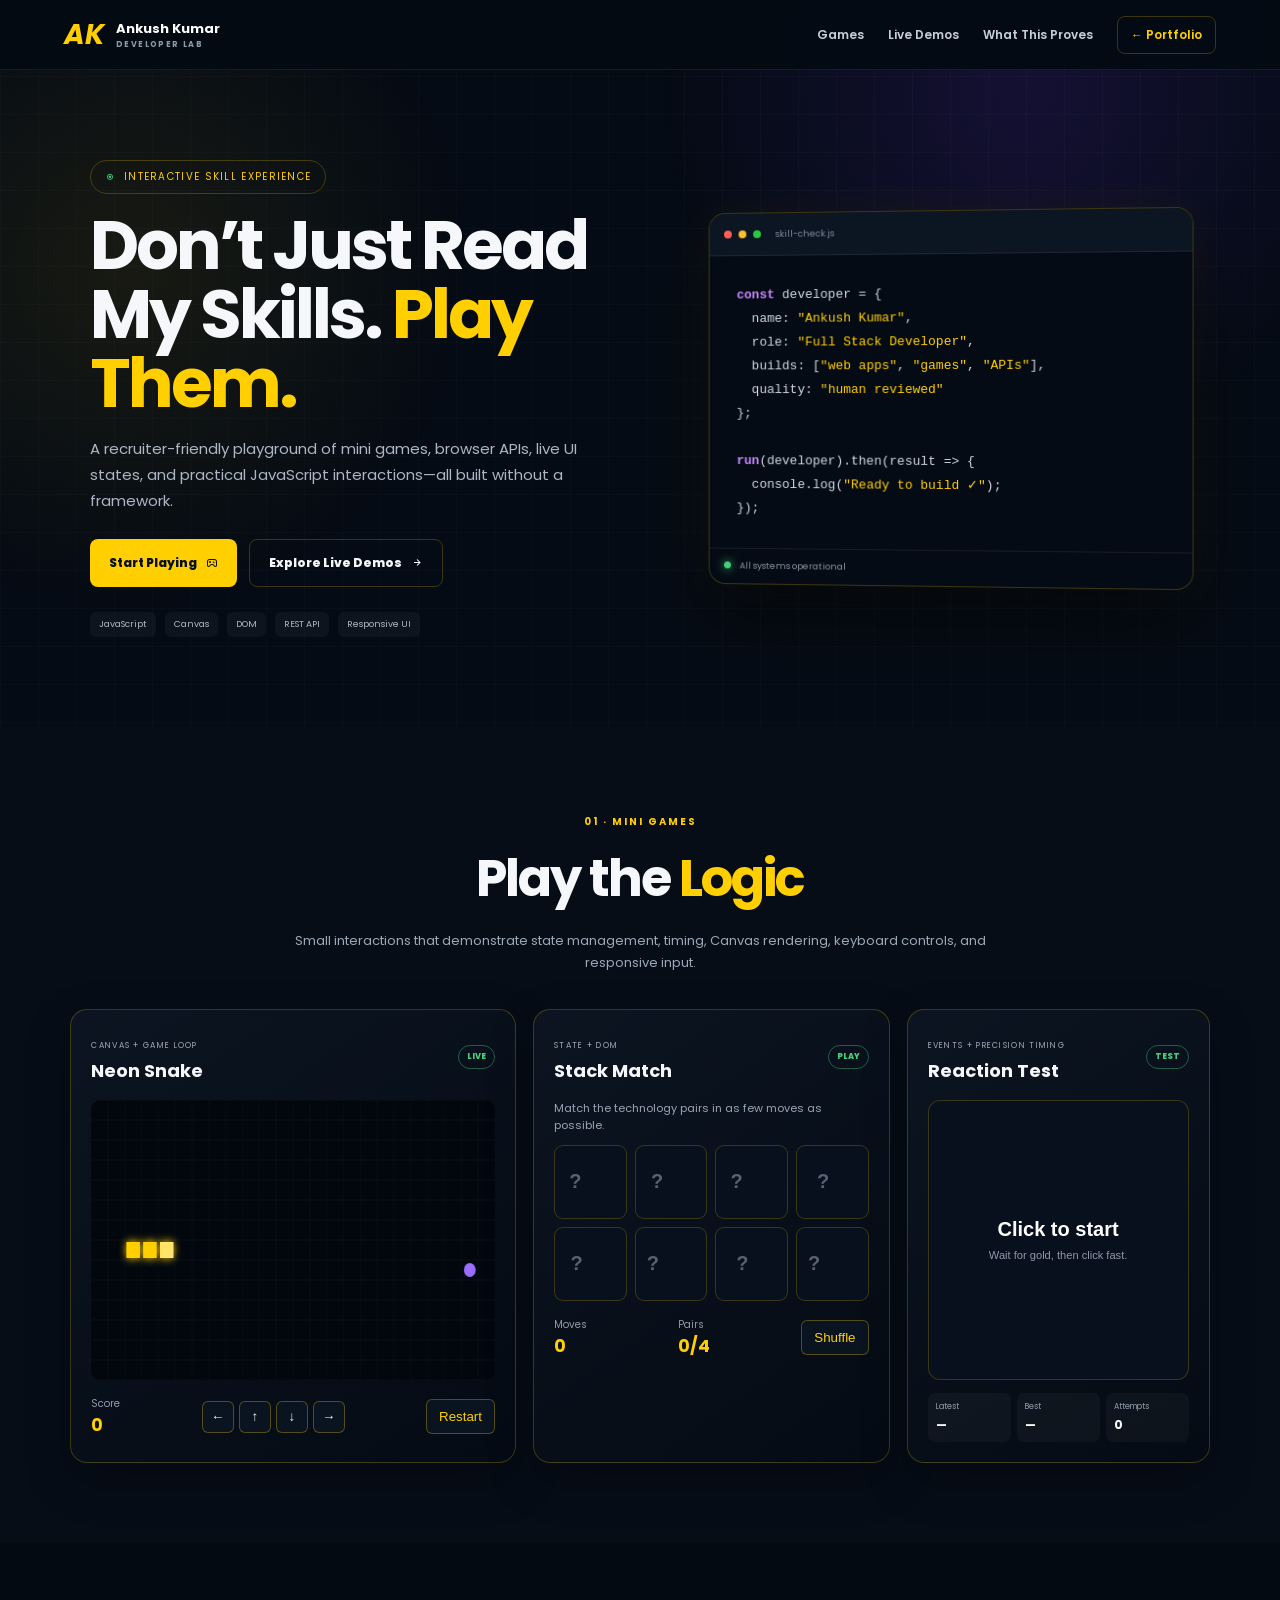
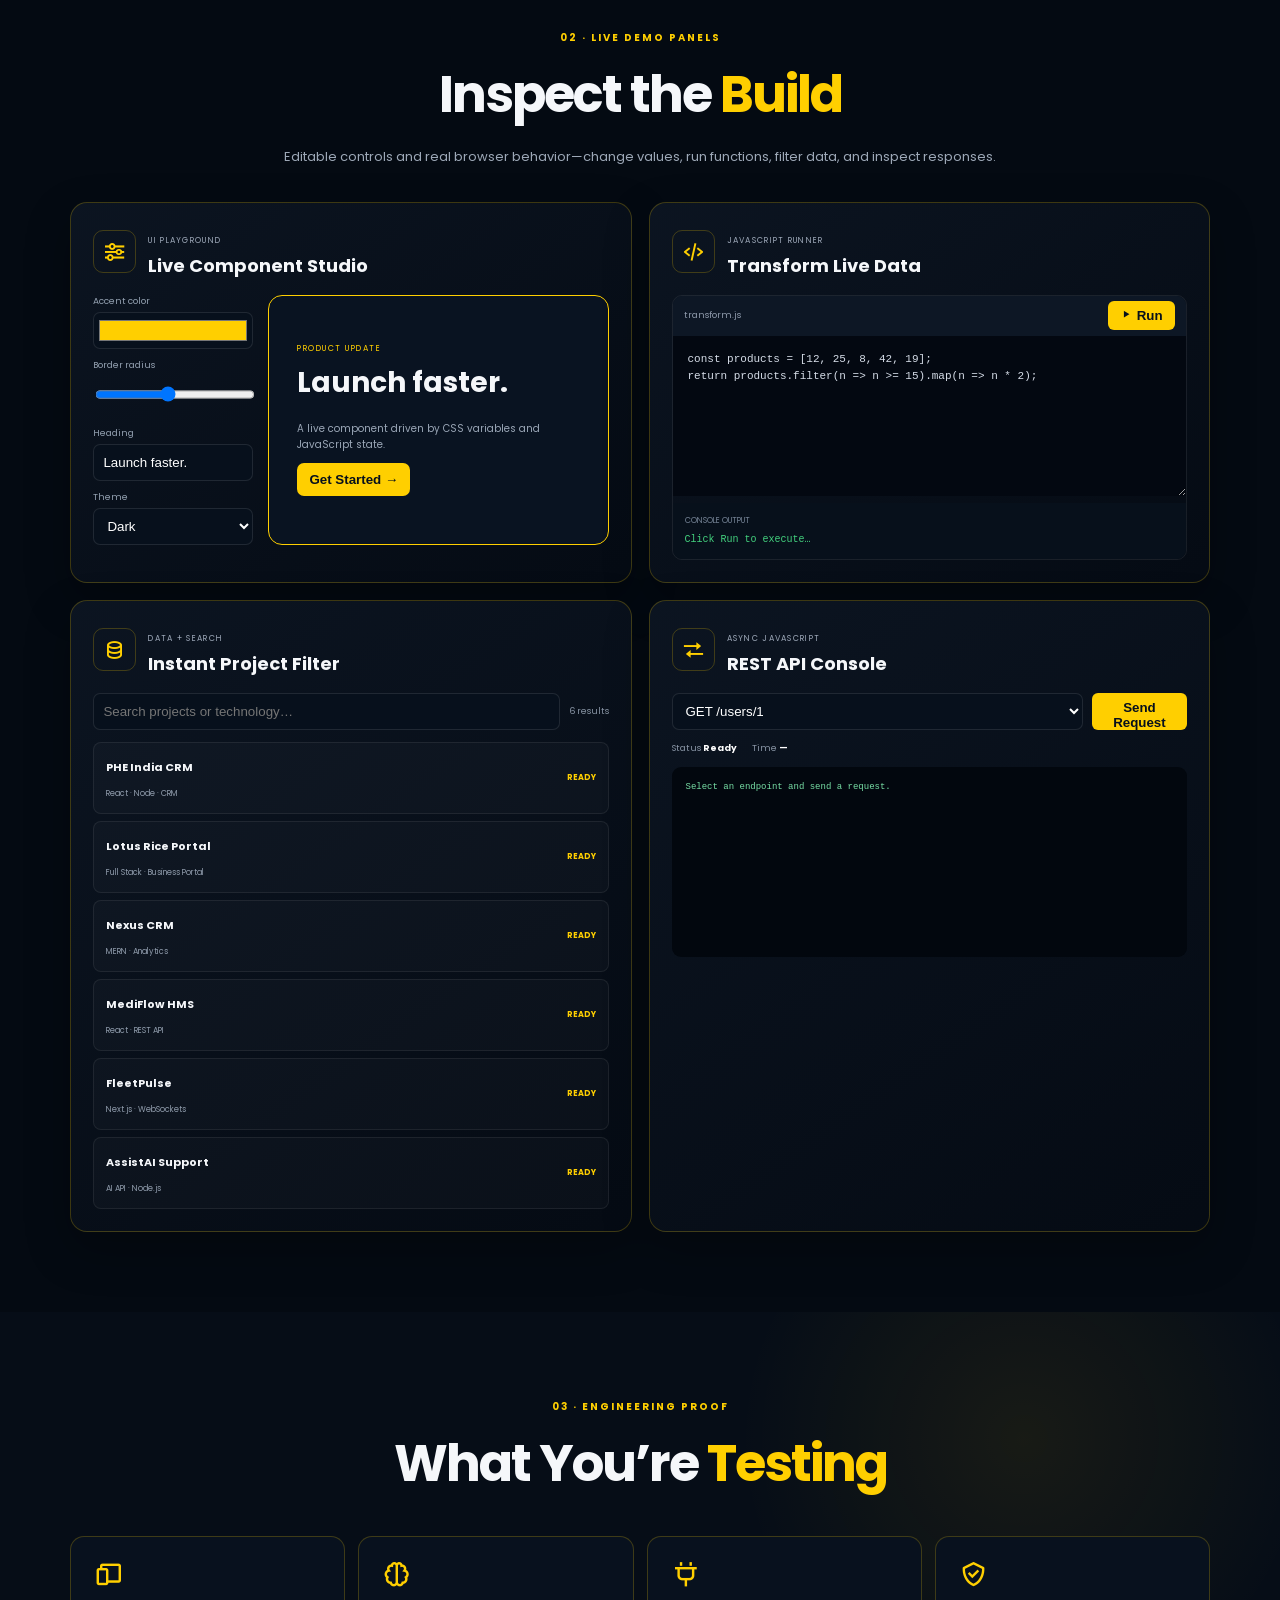
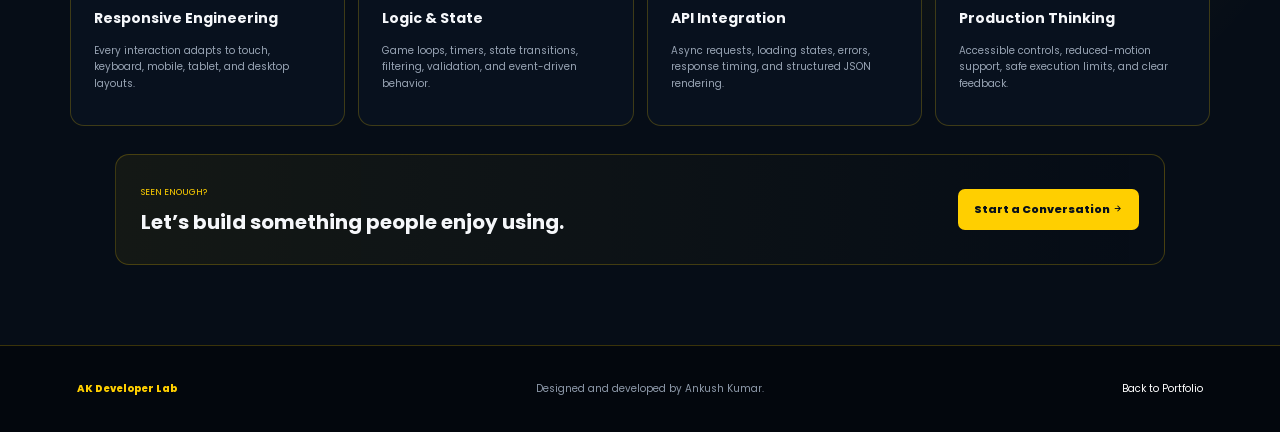
==== developer-lab.html @ bc21f05c "Add interactive developer lab and mini games" ====
<!doctype html>
<html lang="en">
<head>
  <meta charset="utf-8">
  <meta name="viewport" content="width=device-width,initial-scale=1">
  <title>Developer Lab | Ankush Kumar</title>
  <meta name="description" content="Play mini games and explore live frontend, JavaScript and API demos by Full Stack Developer Ankush Kumar.">
  <meta name="theme-color" content="#050b14">
  <link rel="canonical" href="https://ankushkumar.in/developer-lab.html">
  <link rel="icon" href="ankush.png" type="image/png">
  <link href="https://unpkg.com/boxicons@2.1.4/css/boxicons.min.css" rel="stylesheet">
  <link rel="stylesheet" href="developer-lab.css?v=1">
  <script defer src="developer-lab.js?v=1"></script>
</head>
<body>
  <header class="lab-nav"><a class="brand" href="index.html"><b>AK</b><span>Ankush Kumar<small>Developer Lab</small></span></a><nav><a href="#games">Games</a><a href="#demos">Live Demos</a><a href="#proof">What This Proves</a><a class="back" href="index.html">← Portfolio</a></nav></header>
  <main>
    <section class="lab-hero">
      <div class="hero-copy"><span class="pill"><i class='bx bx-radio-circle-marked'></i> Interactive Skill Experience</span><h1>Don’t Just Read My Skills. <em>Play Them.</em></h1><p>A recruiter-friendly playground of mini games, browser APIs, live UI states, and practical JavaScript interactions—all built without a framework.</p><div class="hero-actions"><a href="#games">Start Playing <i class='bx bx-joystick'></i></a><a href="#demos" class="ghost">Explore Live Demos <i class='bx bx-right-arrow-alt'></i></a></div><div class="tech-line"><span>JavaScript</span><span>Canvas</span><span>DOM</span><span>REST API</span><span>Responsive UI</span></div></div>
      <div class="hero-terminal"><div class="terminal-top"><i></i><i></i><i></i><span>skill-check.js</span></div><pre><code><b>const</b> developer = {
  name: <i>"Ankush Kumar"</i>,
  role: <i>"Full Stack Developer"</i>,
  builds: [<i>"web apps"</i>, <i>"games"</i>, <i>"APIs"</i>],
  quality: <i>"human reviewed"</i>
};

<b>run</b>(developer).then(result =&gt; {
  console.log(<i>"Ready to build ✓"</i>);
});</code></pre><div class="terminal-status"><span></span> All systems operational</div></div>
    </section>

    <section id="games" class="lab-section"><div class="section-head"><span>01 · Mini Games</span><h2>Play the <em>Logic</em></h2><p>Small interactions that demonstrate state management, timing, Canvas rendering, keyboard controls, and responsive input.</p></div>
      <div class="game-grid">
        <article class="lab-card snake-card"><div class="card-head"><div><span class="eyebrow">Canvas + Game Loop</span><h3>Neon Snake</h3></div><div class="live-dot">LIVE</div></div><canvas id="snake-canvas" width="480" height="280" aria-label="Playable snake game"></canvas><div class="game-controls"><p>Score <strong id="snake-score">0</strong></p><div><button data-direction="left" aria-label="Move left">←</button><button data-direction="up" aria-label="Move up">↑</button><button data-direction="down" aria-label="Move down">↓</button><button data-direction="right" aria-label="Move right">→</button></div><button id="snake-restart" class="action">Restart</button></div></article>
        <article class="lab-card memory-card"><div class="card-head"><div><span class="eyebrow">State + DOM</span><h3>Stack Match</h3></div><div class="live-dot">PLAY</div></div><p class="game-intro">Match the technology pairs in as few moves as possible.</p><div id="memory-board" class="memory-board" aria-label="Technology memory matching game"></div><div class="game-controls"><p>Moves <strong id="memory-moves">0</strong></p><p>Pairs <strong id="memory-pairs">0/4</strong></p><button id="memory-restart" class="action">Shuffle</button></div></article>
        <article class="lab-card reaction-card"><div class="card-head"><div><span class="eyebrow">Events + Precision Timing</span><h3>Reaction Test</h3></div><div class="live-dot">TEST</div></div><button id="reaction-zone" class="reaction-zone"><span>Click to start</span><small>Wait for gold, then click fast.</small></button><div class="reaction-stats"><p>Latest<strong id="reaction-latest">—</strong></p><p>Best<strong id="reaction-best">—</strong></p><p>Attempts<strong id="reaction-count">0</strong></p></div></article>
      </div>
    </section>

    <section id="demos" class="lab-section demos"><div class="section-head"><span>02 · Live Demo Panels</span><h2>Inspect the <em>Build</em></h2><p>Editable controls and real browser behavior—change values, run functions, filter data, and inspect responses.</p></div>
      <div class="demo-grid">
        <article class="demo-panel"><div class="panel-title"><i class='bx bx-slider-alt'></i><div><span>UI Playground</span><h3>Live Component Studio</h3></div></div><div class="studio"><div class="studio-controls"><label>Accent color<input id="studio-color" type="color" value="#ffcf00"></label><label>Border radius<input id="studio-radius" type="range" min="0" max="32" value="14"></label><label>Heading<input id="studio-title" type="text" value="Launch faster."></label><label>Theme<select id="studio-theme"><option value="dark">Dark</option><option value="light">Light</option><option value="glass">Glass</option></select></label></div><div id="studio-preview" class="studio-preview"><span>PRODUCT UPDATE</span><h4>Launch faster.</h4><p>A live component driven by CSS variables and JavaScript state.</p><button>Get Started →</button></div></div></article>
        <article class="demo-panel"><div class="panel-title"><i class='bx bx-code-alt'></i><div><span>JavaScript Runner</span><h3>Transform Live Data</h3></div></div><div class="code-box"><div class="code-tabs"><span>transform.js</span><button id="run-code"><i class='bx bx-play'></i> Run</button></div><textarea id="code-input" spellcheck="false">const products = [12, 25, 8, 42, 19];
return products.filter(n => n >= 15).map(n => n * 2);</textarea><div class="console"><span>Console output</span><code id="code-output">Click Run to execute…</code></div></div></article>
        <article class="demo-panel"><div class="panel-title"><i class='bx bx-data'></i><div><span>Data + Search</span><h3>Instant Project Filter</h3></div></div><div class="filter-bar"><input id="project-search" type="search" placeholder="Search projects or technology…"><span id="project-count">6 results</span></div><div id="project-list" class="project-list"></div></article>
        <article class="demo-panel api-panel"><div class="panel-title"><i class='bx bx-transfer'></i><div><span>Async JavaScript</span><h3>REST API Console</h3></div></div><div class="api-toolbar"><select id="api-resource"><option value="users/1">GET /users/1</option><option value="todos/1">GET /todos/1</option><option value="posts/1">GET /posts/1</option></select><button id="api-send">Send Request</button></div><div class="api-meta"><span>Status <b id="api-status">Ready</b></span><span>Time <b id="api-time">—</b></span></div><pre id="api-output">Select an endpoint and send a request.</pre></article>
      </div>
    </section>

    <section id="proof" class="proof"><div class="section-head"><span>03 · Engineering Proof</span><h2>What You’re <em>Testing</em></h2></div><div class="proof-grid"><article><i class='bx bx-devices'></i><h3>Responsive Engineering</h3><p>Every interaction adapts to touch, keyboard, mobile, tablet, and desktop layouts.</p></article><article><i class='bx bx-brain'></i><h3>Logic &amp; State</h3><p>Game loops, timers, state transitions, filtering, validation, and event-driven behavior.</p></article><article><i class='bx bx-plug'></i><h3>API Integration</h3><p>Async requests, loading states, errors, response timing, and structured JSON rendering.</p></article><article><i class='bx bx-check-shield'></i><h3>Production Thinking</h3><p>Accessible controls, reduced-motion support, safe execution limits, and clear feedback.</p></article></div><div class="proof-cta"><div><span>Seen enough?</span><h3>Let’s build something people enjoy using.</h3></div><a href="index.html#contact">Start a Conversation <i class='bx bx-right-arrow-alt'></i></a></div></section>
  </main>
  <footer><span>AK Developer Lab</span><p>Designed and developed by Ankush Kumar.</p><a href="index.html">Back to Portfolio</a></footer>
</body>
</html>
---- developer-lab.css ----
@import url('https://fonts.googleapis.com/css2?family=Poppins:wght@400;500;600;700;800&display=swap');
:root{--bg:#050b14;--panel:#09121f;--gold:#ffcf00;--muted:#9da8b7;--line:rgba(255,207,0,.22)}*{box-sizing:border-box}html{scroll-behavior:smooth}body{margin:0;background:var(--bg);color:#f5f7fa;font-family:Poppins,sans-serif;overflow-x:hidden}body::before{content:"";position:fixed;inset:0;pointer-events:none;background:linear-gradient(rgba(255,255,255,.018) 1px,transparent 1px),linear-gradient(90deg,rgba(255,255,255,.018) 1px,transparent 1px),radial-gradient(circle at 80% 10%,rgba(104,46,220,.16),transparent 28%);background-size:38px 38px,38px 38px,auto}.lab-nav{height:70px;padding:0 5%;position:sticky;top:0;z-index:50;display:flex;align-items:center;justify-content:space-between;border-bottom:1px solid rgba(255,255,255,.08);background:rgba(4,10,18,.9);backdrop-filter:blur(16px)}.brand{display:flex;align-items:center;gap:11px;color:#fff;text-decoration:none}.brand>b{font-size:28px;font-style:italic;color:var(--gold)}.brand span{display:flex;flex-direction:column;font-size:13px;font-weight:700}.brand small{color:#8e9aaa;font-size:8px;letter-spacing:1.4px;text-transform:uppercase}.lab-nav nav{display:flex;align-items:center;gap:24px}.lab-nav nav a{color:#c8ced7;text-decoration:none;font-size:12px;font-weight:600}.lab-nav nav a:hover{color:var(--gold)}.lab-nav .back{padding:9px 13px;border:1px solid var(--line);border-radius:8px;color:var(--gold)}main{position:relative;z-index:2}.lab-hero{min-height:650px;padding:90px 7%;display:grid;grid-template-columns:1.05fr .95fr;align-items:center;gap:7%;background:radial-gradient(circle at 10% 30%,rgba(255,207,0,.08),transparent 28%)}.pill{display:inline-flex;align-items:center;gap:8px;padding:8px 14px;border:1px solid var(--line);border-radius:999px;color:var(--gold);font-size:10px;text-transform:uppercase;letter-spacing:1.3px}.pill i{color:#43d17e}.hero-copy h1{max-width:760px;margin:17px 0 17px;font-size:clamp(46px,5.3vw,78px);line-height:1.02;letter-spacing:-3px}.hero-copy h1 em,.section-head h2 em{color:var(--gold);font-style:normal}.hero-copy>p{max-width:650px;color:#adb6c4;font-size:15px;line-height:1.75}.hero-actions{display:flex;gap:12px;margin:25px 0}.hero-actions a{min-height:48px;padding:0 19px;display:inline-flex;align-items:center;gap:9px;border-radius:8px;background:var(--gold);color:#07101a;text-decoration:none;font-size:12px;font-weight:800}.hero-actions .ghost{background:transparent;border:1px solid var(--line);color:#f5f7fa}.tech-line{display:flex;gap:9px;flex-wrap:wrap}.tech-line span{padding:6px 9px;border-radius:6px;background:rgba(255,255,255,.04);color:#aeb7c4;font-size:9px}.hero-terminal{border:1px solid var(--line);border-radius:17px;overflow:hidden;background:rgba(5,11,20,.94);box-shadow:0 30px 70px #0008,0 0 50px rgba(255,207,0,.06);transform:perspective(1000px) rotateY(-4deg)}.terminal-top{height:43px;padding:0 15px;display:flex;align-items:center;gap:7px;border-bottom:1px solid rgba(255,255,255,.08);background:#0c1522}.terminal-top i{width:8px;height:8px;border-radius:50%;background:#ff5f56}.terminal-top i:nth-child(2){background:#ffbd2e}.terminal-top i:nth-child(3){background:#27c93f}.terminal-top span{margin-left:8px;color:#7f8b9d;font-size:9px}.hero-terminal pre{margin:0;padding:28px;color:#d2d8e2;font:13px/1.85 Consolas,monospace;white-space:pre-wrap}.hero-terminal code>b{color:#c985ff}.hero-terminal code>i{color:#ffcf00;font-style:normal}.terminal-status{padding:11px 15px;border-top:1px solid rgba(255,255,255,.07);color:#8793a3;font-size:9px}.terminal-status span{display:inline-block;width:7px;height:7px;margin-right:7px;border-radius:50%;background:#43d17e;box-shadow:0 0 10px #43d17e}.lab-section,.proof{padding:80px 5.5%}.lab-section{background:#060d17}.demos{background:#040a12}.section-head{max-width:720px;margin:0 auto 34px;text-align:center}.section-head>span{color:var(--gold);font-size:10px;font-weight:700;letter-spacing:2px;text-transform:uppercase}.section-head h2{margin:8px 0;font-size:clamp(38px,4vw,58px);letter-spacing:-2px}.section-head p{color:var(--muted);font-size:13px;line-height:1.7}.game-grid{max-width:1400px;margin:auto;display:grid;grid-template-columns:1.25fr 1fr .85fr;gap:17px}.lab-card,.demo-panel{min-width:0;border:1px solid var(--line);border-radius:17px;background:linear-gradient(145deg,rgba(12,21,34,.96),rgba(5,11,20,.98));box-shadow:0 18px 45px #0004;overflow:hidden}.lab-card{padding:20px}.card-head,.panel-title{display:flex;align-items:center;justify-content:space-between;gap:12px;margin-bottom:16px}.eyebrow,.panel-title span{color:#9ca7b7;font-size:8px;text-transform:uppercase;letter-spacing:1.3px}.card-head h3,.panel-title h3{margin:2px 0 0;font-size:18px}.live-dot{padding:5px 8px;border:1px solid rgba(67,209,126,.4);border-radius:999px;color:#43d17e;font-size:8px;font-weight:800}.snake-card canvas{width:100%;height:280px;border-radius:10px;background:#02070e;display:block}.game-controls{min-height:48px;margin-top:13px;display:flex;align-items:center;justify-content:space-between;gap:9px}.game-controls p{margin:0;color:#8f9baa;font-size:10px}.game-controls strong{display:block;color:var(--gold);font-size:17px}.game-controls>div{display:flex;gap:5px}.game-controls button,.action{border:1px solid rgba(255,207,0,.3);border-radius:6px;background:#0a1421;color:#f4f6f9;cursor:pointer}.game-controls>div button{width:32px;height:32px}.game-controls .action,.action{padding:9px 12px;color:var(--gold)}.game-intro{color:#98a4b4;font-size:11px}.memory-board{display:grid;grid-template-columns:repeat(4,1fr);gap:8px}.memory-tile{height:74px;border:1px solid rgba(255,207,0,.2);border-radius:9px;background:#07101c;color:transparent;font-size:11px;font-weight:800;cursor:pointer;transform-style:preserve-3d;transition:.25s}.memory-tile::before{content:"?";color:#566171;font-size:20px}.memory-tile.open,.memory-tile.matched{background:rgba(255,207,0,.1);color:var(--gold);transform:rotateY(180deg)}.memory-tile.open::before,.memory-tile.matched::before{display:none}.memory-tile.matched{border-color:#43d17e;color:#43d17e}.reaction-zone{width:100%;height:280px;border:1px solid rgba(255,207,0,.2);border-radius:12px;background:#07101c;color:#fff;display:flex;flex-direction:column;align-items:center;justify-content:center;gap:8px;cursor:pointer}.reaction-zone span{font-size:20px;font-weight:800}.reaction-zone small{color:#8d99a9}.reaction-zone.waiting{background:#2a1420}.reaction-zone.ready{background:#ffcf00;color:#07101c;box-shadow:inset 0 0 70px #fff5}.reaction-zone.ready small{color:#3e3500}.reaction-stats{display:grid;grid-template-columns:repeat(3,1fr);gap:6px;margin-top:13px}.reaction-stats p{margin:0;padding:8px;border-radius:7px;background:rgba(255,255,255,.03);color:#8f9bab;font-size:8px}.reaction-stats strong{display:block;margin-top:3px;color:#fff;font-size:12px}.demo-grid{max-width:1400px;margin:auto;display:grid;grid-template-columns:1fr 1fr;gap:17px}.demo-panel{padding:22px}.panel-title{justify-content:flex-start}.panel-title>i{width:43px;height:43px;display:grid;place-items:center;border:1px solid var(--line);border-radius:10px;color:var(--gold);font-size:23px}.studio{display:grid;grid-template-columns:160px 1fr;gap:15px}.studio-controls{display:grid;gap:10px}.studio-controls label{color:#93a0b0;font-size:9px}.studio-controls input,.studio-controls select,.filter-bar input,.api-toolbar select{width:100%;height:37px;margin-top:4px;padding:0 9px;border:1px solid rgba(255,255,255,.1);border-radius:7px;background:#07101c;color:#fff;outline:0}.studio-controls input[type=color]{padding:3px}.studio-preview{min-height:235px;padding:28px;display:flex;flex-direction:column;justify-content:center;border:1px solid rgba(255,207,0,.35);border-radius:14px;background:#091321;transition:.25s}.studio-preview>span{color:var(--gold);font-size:8px;letter-spacing:1.5px}.studio-preview h4{margin:7px 0;font-size:28px}.studio-preview p{color:#9aa6b6;font-size:10px}.studio-preview button{align-self:flex-start;padding:9px 12px;border:0;border-radius:7px;background:var(--gold);color:#07101c;font-weight:800}.studio-preview.light{background:#f3f5f8;color:#101722}.studio-preview.glass{background:linear-gradient(135deg,rgba(125,70,220,.3),rgba(255,207,0,.08));backdrop-filter:blur(10px)}.code-box{border:1px solid rgba(255,255,255,.08);border-radius:10px;overflow:hidden}.code-tabs{height:40px;padding:0 11px;display:flex;align-items:center;justify-content:space-between;background:#0d1725;color:#8d99aa;font-size:9px}.code-tabs button,.api-toolbar button{padding:7px 12px;border:0;border-radius:6px;background:var(--gold);color:#07101c;font-weight:800;cursor:pointer}.code-box textarea{width:100%;height:160px;padding:15px;border:0;outline:0;resize:vertical;background:#030811;color:#d6dde8;font:11px/1.6 Consolas,monospace}.console{padding:12px;background:#07101b}.console span{display:block;color:#738093;font-size:8px;text-transform:uppercase}.console code{display:block;margin-top:5px;color:#43d17e;font:10px/1.5 Consolas,monospace;overflow-wrap:anywhere}.filter-bar,.api-toolbar{display:flex;gap:9px;align-items:center}.filter-bar input{margin:0}.filter-bar span{flex:0 0 auto;color:#8793a3;font-size:9px}.project-list{display:grid;gap:7px;margin-top:12px}.project-row{padding:10px 12px;display:grid;grid-template-columns:1fr auto;gap:9px;border:1px solid rgba(255,255,255,.07);border-radius:8px;background:rgba(255,255,255,.025)}.project-row strong{font-size:11px}.project-row span{color:#8f9bab;font-size:8px}.project-row b{align-self:center;color:var(--gold);font-size:8px}.api-toolbar select{margin:0}.api-toolbar button{height:37px}.api-meta{display:flex;gap:15px;margin:12px 0;color:#8793a3;font-size:9px}.api-meta b{color:#fff}.api-panel pre{height:190px;margin:0;padding:14px;overflow:auto;border-radius:9px;background:#02070e;color:#78dfa6;font:9px/1.55 Consolas,monospace;white-space:pre-wrap}.proof{background:radial-gradient(circle at 80% 20%,rgba(255,207,0,.07),transparent 25%),#060d17}.proof-grid{max-width:1200px;margin:auto;display:grid;grid-template-columns:repeat(4,1fr);gap:13px}.proof-grid article{padding:23px;border:1px solid var(--line);border-radius:14px;background:#08111e}.proof-grid i{color:var(--gold);font-size:29px}.proof-grid h3{font-size:14px}.proof-grid p{color:#98a4b4;font-size:10px;line-height:1.65}.proof-cta{max-width:1050px;margin:28px auto 0;padding:22px 25px;display:flex;align-items:center;justify-content:space-between;gap:20px;border:1px solid var(--line);border-radius:14px;background:linear-gradient(90deg,rgba(255,207,0,.06),transparent)}.proof-cta span{color:var(--gold);font-size:9px;text-transform:uppercase}.proof-cta h3{margin:5px 0;font-size:20px}.proof-cta a{padding:12px 16px;border-radius:7px;background:var(--gold);color:#07101c;text-decoration:none;font-size:11px;font-weight:800}footer{padding:25px 6%;display:flex;align-items:center;justify-content:space-between;gap:20px;border-top:1px solid var(--line);background:#03070d;color:#8e9aaa;font-size:10px}footer span{color:var(--gold);font-weight:800}footer a{color:#fff;text-decoration:none}@media(max-width:1050px){.lab-hero{grid-template-columns:1fr}.hero-terminal{max-width:720px;transform:none}.game-grid{grid-template-columns:1fr 1fr}.reaction-card{grid-column:1/-1}.proof-grid{grid-template-columns:1fr 1fr}}@media(max-width:720px){.lab-nav{padding:0 16px}.lab-nav nav a:not(.back){display:none}.lab-hero{min-height:auto;padding:65px 16px}.hero-copy h1{font-size:42px;letter-spacing:-2px}.hero-copy>p{font-size:13px}.hero-actions{display:grid}.hero-actions a{justify-content:center}.hero-terminal pre{padding:18px;font-size:10px}.lab-section,.proof{padding:60px 16px}.game-grid,.demo-grid,.proof-grid{grid-template-columns:1fr}.reaction-card{grid-column:auto}.snake-card canvas{height:230px}.studio{grid-template-columns:1fr}.studio-controls{grid-template-columns:1fr 1fr}.section-head h2{font-size:38px}.proof-cta,footer{align-items:stretch;flex-direction:column}.proof-cta a{text-align:center}.floating-lab-orb{display:none}}@media(max-width:420px){.hero-copy h1{font-size:36px}.memory-tile{height:62px}.game-controls{flex-wrap:wrap}.studio-controls{grid-template-columns:1fr}.filter-bar{align-items:stretch;flex-direction:column}.api-toolbar{align-items:stretch;flex-direction:column}.api-toolbar button{width:100%}}@media(prefers-reduced-motion:reduce){*{scroll-behavior:auto!important;transition:none!important}}
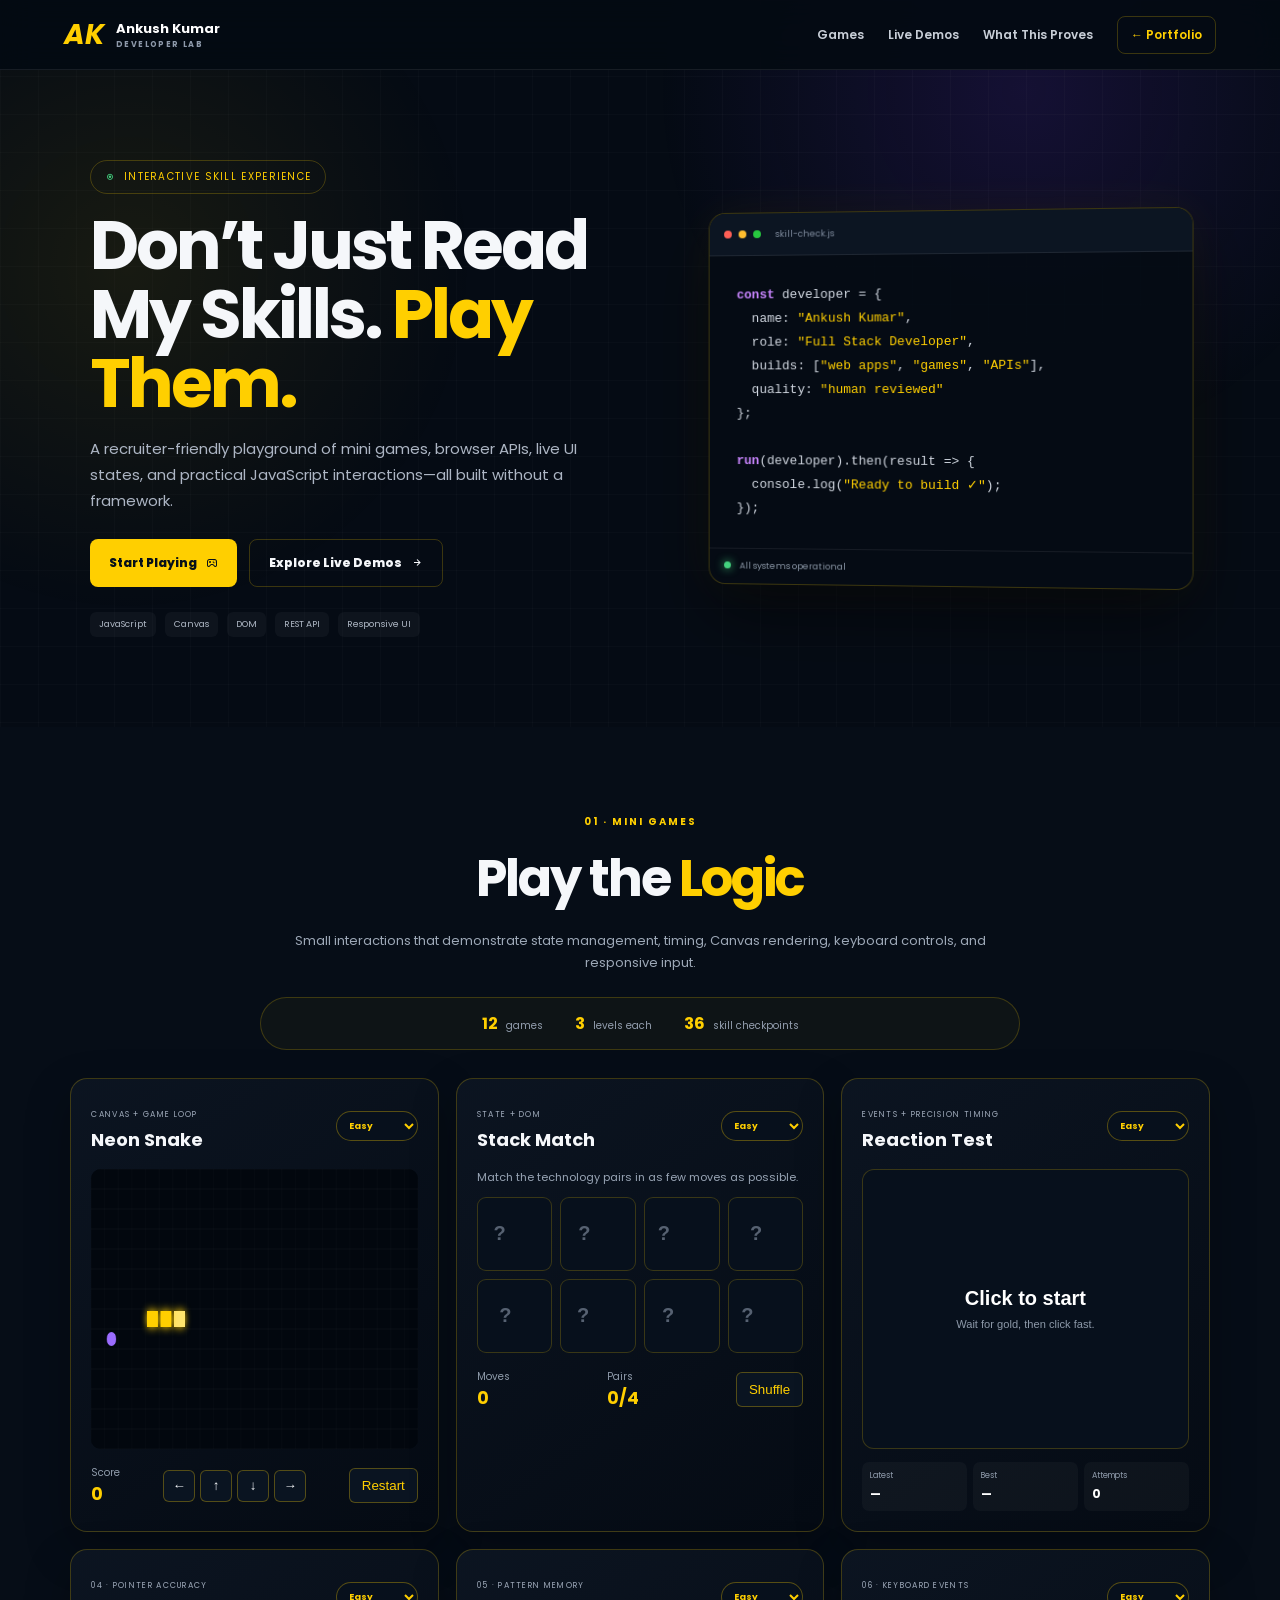
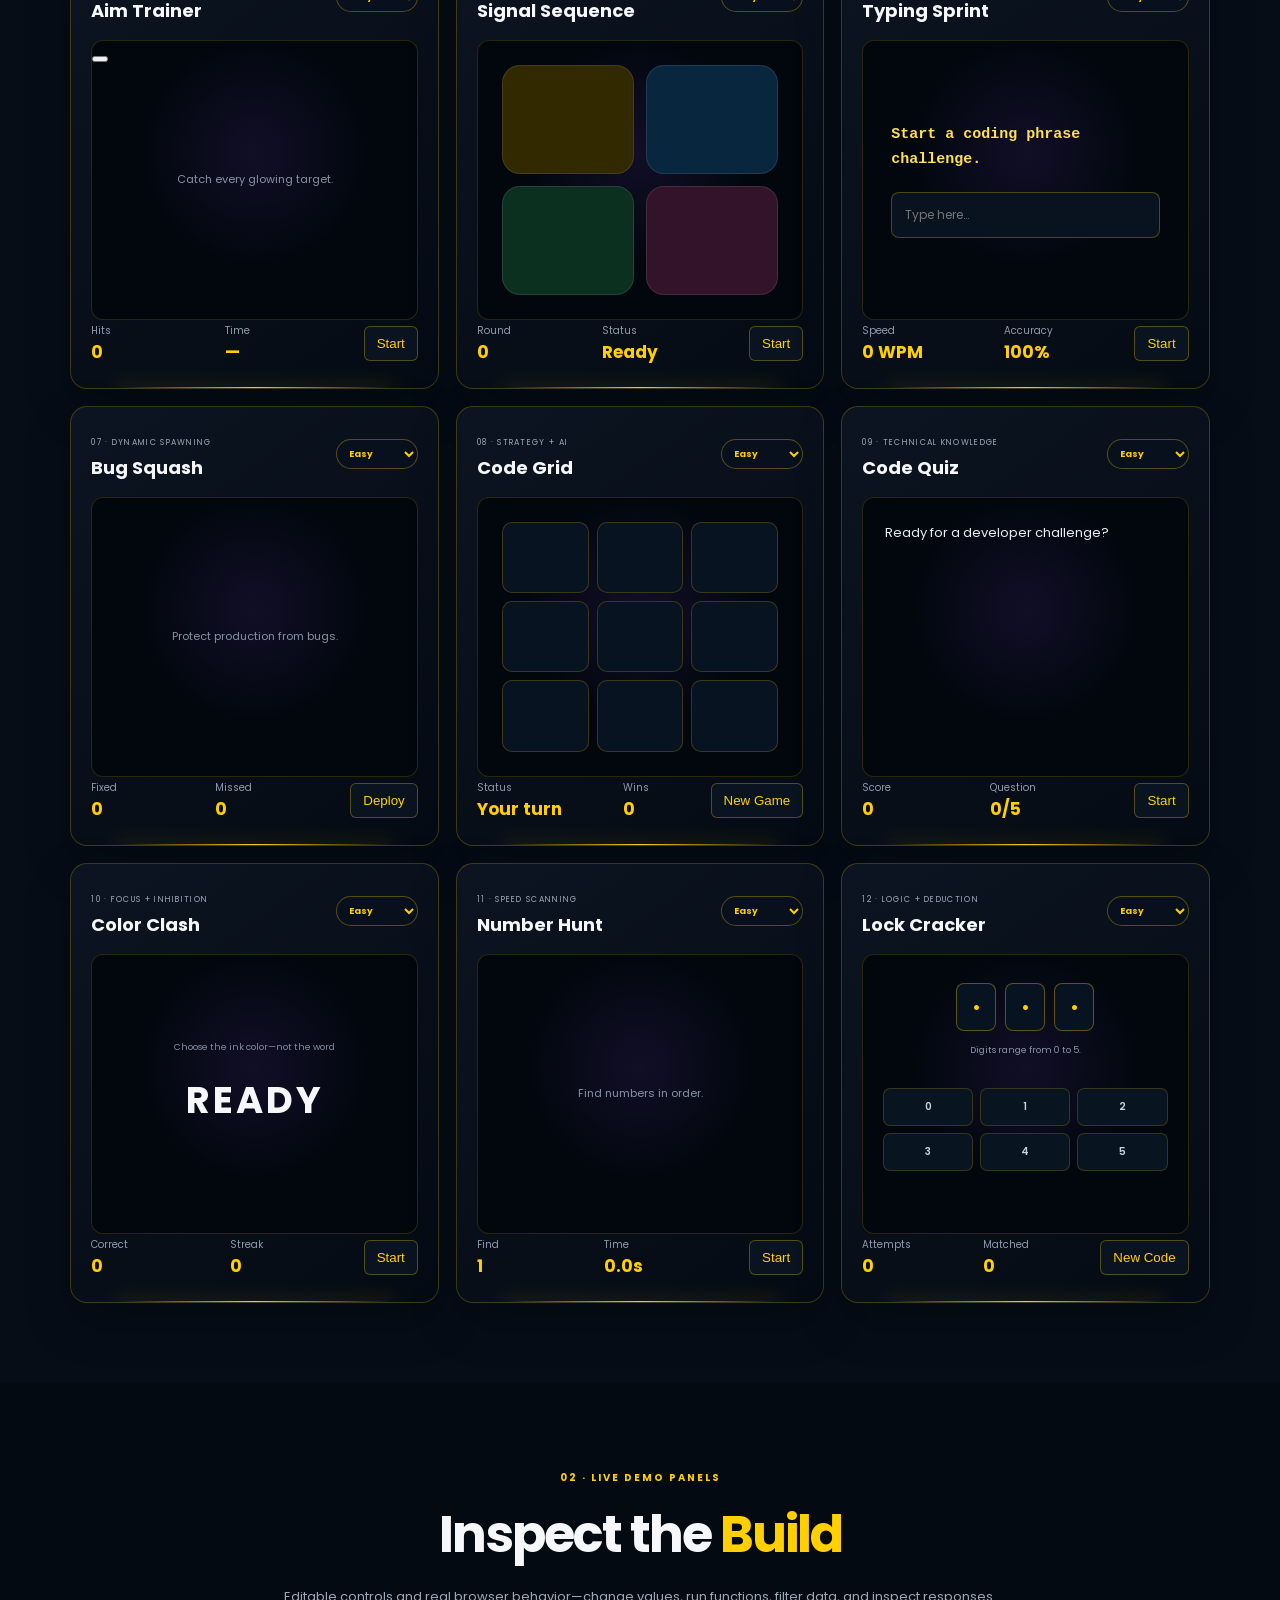
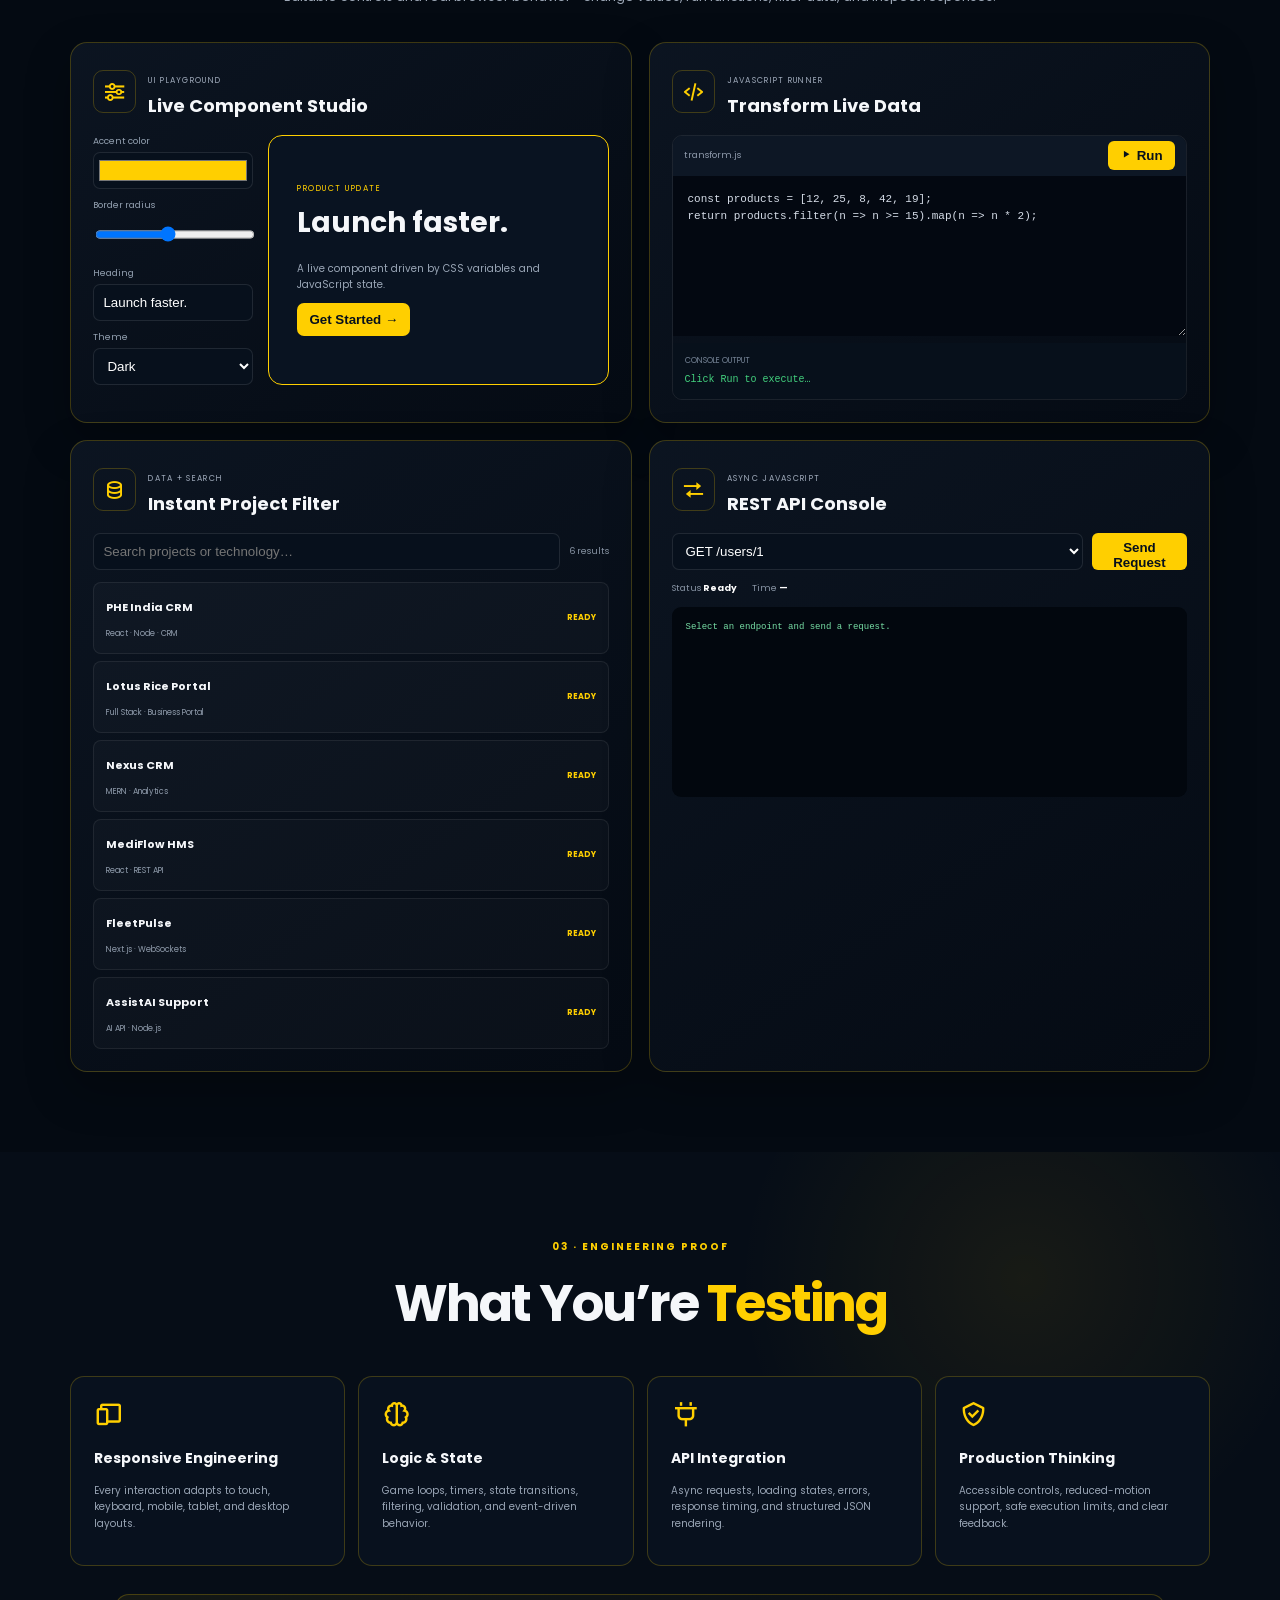
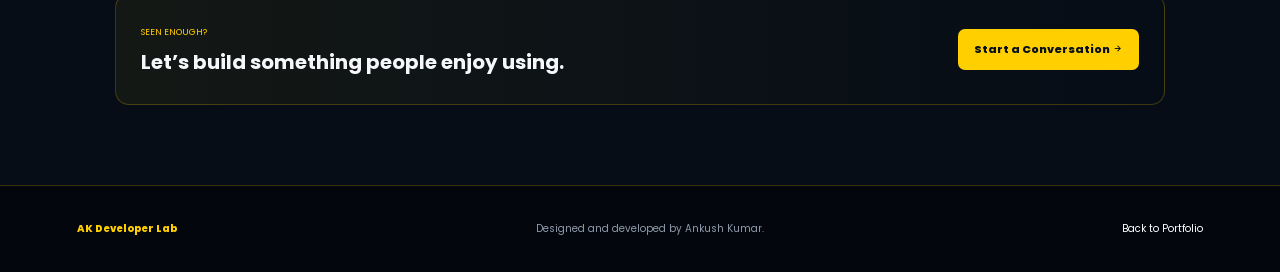
==== commit 4f9467d1: "Expand developer lab to twelve level-based games" ====
--- a/developer-lab.html
+++ b/developer-lab.html
@@ -9,8 +9,10 @@
   <link rel="canonical" href="https://ankushkumar.in/developer-lab.html">
   <link rel="icon" href="ankush.png" type="image/png">
   <link href="https://unpkg.com/boxicons@2.1.4/css/boxicons.min.css" rel="stylesheet">
-  <link rel="stylesheet" href="developer-lab.css?v=1">
-  <script defer src="developer-lab.js?v=1"></script>
+  <link rel="stylesheet" href="developer-lab.css?v=2">
+  <link rel="stylesheet" href="developer-arcade.css?v=2">
+  <script defer src="developer-lab.js?v=2"></script>
+  <script defer src="developer-arcade.js?v=2"></script>
 </head>
 <body>
   <header class="lab-nav"><a class="brand" href="index.html"><b>AK</b><span>Ankush Kumar<small>Developer Lab</small></span></a><nav><a href="#games">Games</a><a href="#demos">Live Demos</a><a href="#proof">What This Proves</a><a class="back" href="index.html">← Portfolio</a></nav></header>
--- a/developer-arcade.css
+++ b/developer-arcade.css
@@ -0,0 +1,8 @@
+.game-grid{grid-template-columns:repeat(3,minmax(0,1fr));align-items:stretch}.arcade-card{position:relative;min-height:420px;display:flex;flex-direction:column}.arcade-card::after{content:"";position:absolute;inset:auto 12% 0;height:1px;background:linear-gradient(90deg,transparent,var(--gold),transparent);box-shadow:0 0 18px var(--gold)}.level-select{min-width:82px;height:30px;padding:0 8px;border:1px solid rgba(255,207,0,.32);border-radius:999px;outline:0;background:#07101c;color:var(--gold);font:700 9px Poppins,sans-serif;cursor:pointer}.arcade-card .game-controls{margin-top:auto}.mini-stage,.typing-stage,.quiz-stage,.color-stage,.hunt-board,.lock-stage,.code-grid,.sequence-board{height:280px;border:1px solid rgba(255,207,0,.16);border-radius:12px;background:radial-gradient(circle at 50% 40%,rgba(125,72,225,.12),transparent 48%),#02070e;overflow:hidden}.mini-stage{position:relative}.stage-message{position:absolute;inset:0;display:grid;place-items:center;padding:25px;color:#8693a4;font-size:11px;text-align:center}.aim-target{display:none;position:absolute;border:0;border-radius:50%;background:radial-gradient(circle,#fff 0 12%,#ffcf00 14% 38%,#6c4cff 40% 62%,#07101c 64%);box-shadow:0 0 24px #ffcf00;cursor:crosshair}.aim-target.active{display:block;animation:targetPulse .65s infinite alternate}@keyframes targetPulse{to{filter:brightness(1.3);transform:scale(.9)}}
+.sequence-board{padding:24px;display:grid;grid-template-columns:1fr 1fr;gap:12px}.sequence-board button{border:1px solid rgba(255,255,255,.1);border-radius:18px;cursor:pointer;transition:.16s}.sequence-board button:nth-child(1){background:#332900}.sequence-board button:nth-child(2){background:#08263d}.sequence-board button:nth-child(3){background:#0b3020}.sequence-board button:nth-child(4){background:#321329}.sequence-board button.lit{background:#ffcf00;box-shadow:0 0 35px #ffcf00;transform:scale(.94)}
+.typing-stage{padding:28px;display:flex;flex-direction:column;justify-content:center;gap:18px}.typing-stage p{min-height:52px;margin:0;color:#ffdf54;font:600 15px/1.7 Consolas,monospace}.typing-stage input{height:46px;padding:0 13px;border:1px solid rgba(255,207,0,.28);border-radius:8px;outline:0;background:#091320;color:#fff;font:12px Poppins,sans-serif}.typing-stage input:focus{border-color:var(--gold);box-shadow:0 0 0 3px rgba(255,207,0,.08)}
+.bug{position:absolute;width:45px;height:45px;border:1px solid #ffcf00;border-radius:50%;background:#15100a;font-size:23px;cursor:pointer;box-shadow:0 0 18px rgba(255,207,0,.3);animation:bugWiggle .35s infinite alternate}@keyframes bugWiggle{to{transform:rotate(18deg) scale(1.08)}}.code-grid{padding:24px;display:grid;grid-template-columns:repeat(3,1fr);gap:8px}.code-grid button{border:1px solid rgba(255,207,0,.2);border-radius:10px;background:#081321;color:#fff;font:800 32px Poppins;cursor:pointer}.code-grid .x{color:#ffcf00;text-shadow:0 0 18px #ffcf00}.code-grid .o{color:#9b6cff;text-shadow:0 0 18px #9b6cff}
+.quiz-stage{padding:22px}.quiz-stage>p{min-height:57px;margin:3px 0 15px;color:#e9edf3;font-size:13px;line-height:1.6}.quiz-options{display:grid;gap:8px}.quiz-options button,.color-options button,.lock-keypad button,.hunt-board button{min-height:38px;border:1px solid rgba(255,207,0,.18);border-radius:7px;background:#091421;color:#cad1dc;font:600 10px Poppins;cursor:pointer}.quiz-options button:hover,.color-options button:hover,.lock-keypad button:hover{border-color:var(--gold);color:var(--gold);transform:translateY(-1px)}.color-stage{padding:21px;display:flex;flex-direction:column;align-items:center;justify-content:center;gap:18px}.color-stage small{color:#7f8c9e;font-size:9px}.color-stage>strong{font-size:37px;letter-spacing:3px}.color-options{width:100%;display:grid;grid-template-columns:1fr 1fr;gap:8px}
+.hunt-board{padding:17px;display:grid;grid-template-columns:repeat(var(--hunt-cols,3),1fr);gap:7px;position:relative}.hunt-board button{min-height:0;font-size:12px}.hunt-board button.found{opacity:.18;pointer-events:none;background:#43d17e;color:#07101c}.lock-stage{padding:20px}.lock-slots{display:flex;justify-content:center;gap:9px;margin:8px 0 13px}.lock-slots span{width:40px;height:48px;display:grid;place-items:center;border:1px solid rgba(255,207,0,.35);border-radius:8px;background:#071321;color:var(--gold);font-size:20px}.lock-stage p{min-height:34px;margin:10px 0;color:#8995a5;font-size:9px;text-align:center}.lock-keypad{display:grid;grid-template-columns:repeat(3,1fr);gap:7px}
+@media(max-width:1100px){.game-grid{grid-template-columns:repeat(2,minmax(0,1fr))}}@media(max-width:720px){.game-grid{grid-template-columns:1fr}.arcade-card{min-height:390px}.mini-stage,.typing-stage,.quiz-stage,.color-stage,.hunt-board,.lock-stage,.code-grid,.sequence-board{height:245px}.level-select{min-width:78px}.card-head{align-items:flex-start}.arcade-card .game-controls{flex-wrap:wrap}}@media(max-width:380px){.level-select{min-width:70px;padding:0 5px}.lock-slots span{width:32px}.color-stage>strong{font-size:30px}}
+ .arcade-summary{max-width:760px;margin:-12px auto 28px;padding:13px 18px;display:flex;justify-content:center;gap:32px;border:1px solid rgba(255,207,0,.2);border-radius:999px;background:rgba(255,207,0,.035);color:#929dad;font-size:10px}.arcade-summary b{margin-right:5px;color:#ffcf00;font-size:16px}@media(max-width:720px){.arcade-summary{margin-top:-8px;gap:12px;padding:12px 10px;border-radius:14px;flex-wrap:wrap}}
